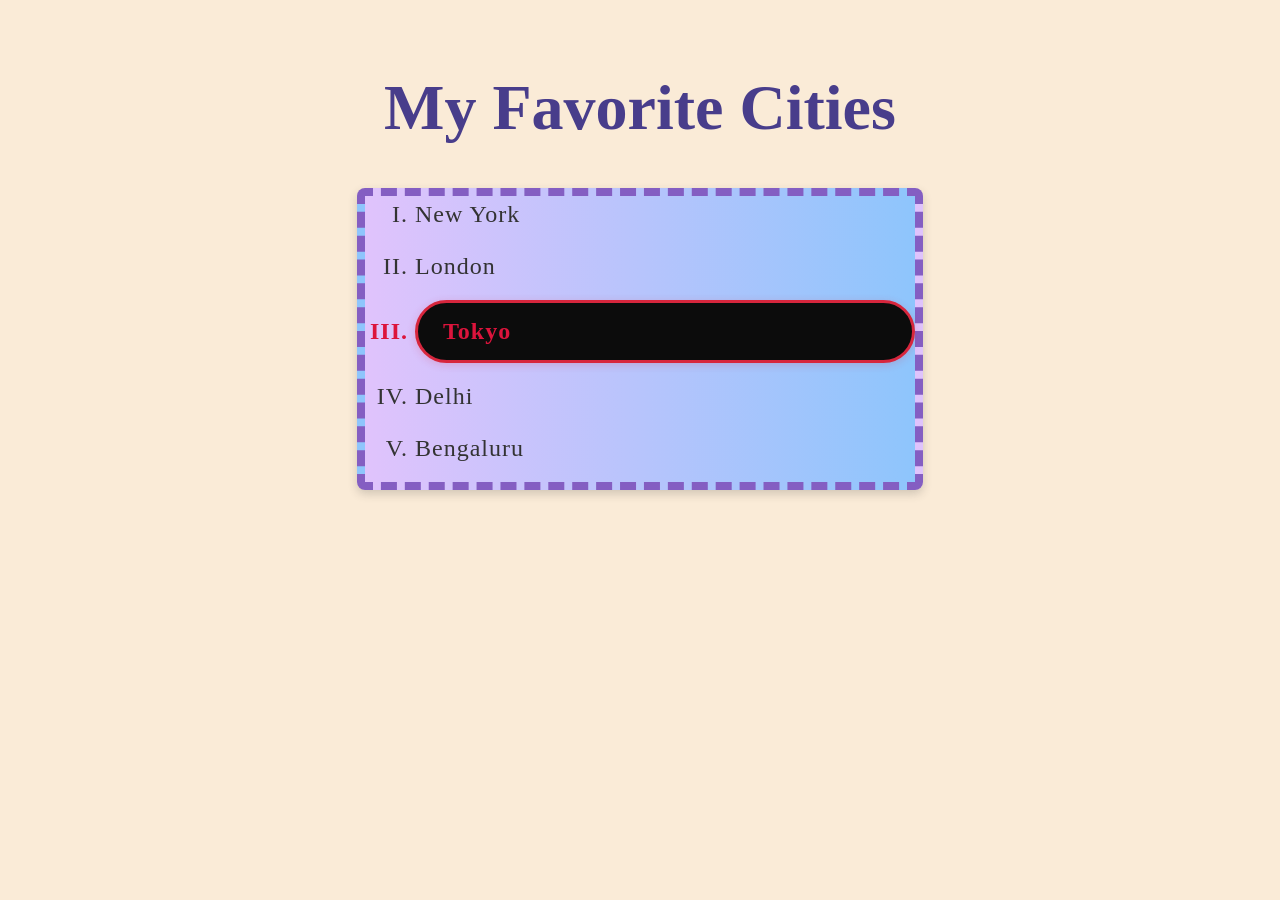
==== city.html @ ee6cdc50 "Add files via upload" ====
<!DOCTYPE html>
<html lang="en">
<head>
    <link rel="stylesheet" href="city.css">
    <meta charset="UTF-8">
    <meta name="viewport" content="width=device-width, initial-scale=1.0">
    <title>My Favorite Cities</title>
</head>
<body>
    <h1>My Favorite Cities</h1>
    <ol class="city-list">
      <li>New York</li>
      <li>London</li>
      <li id="favorite">Tokyo</li>
      <li>Delhi</li>
      <li>Bengaluru</li>
    </ol>
</body>
</html>
---- city.css ----
body {
  font-family: 'Times New Roman', Times, serif;
  background-color: antiquewhite;
  padding: 20px;
  font-size: xx-large;
}

h1 {
  text-align: center;
  color: darkslateblue;
}

.city-list {
  list-style-type: upper-roman;
  padding-left: 50px;
  font-size: x-large;
  background: linear-gradient(90deg, #e0c3fc, #8ec5fc);
  border: 8px dashed #845ec2;
  border-radius: 8px;
  max-width: 500px;
  margin: 40px auto;
  box-shadow: 0 4px 10px rgba(50, 50, 50, 0.2);
}

.city-list li {
  margin-bottom: 15px;
  color: #333;
  transition: background 0.3s, color 0.3s;
  padding: 5px 0;
  letter-spacing: 1px;
}

#favorite {
  font-weight: bold;
  color: crimson;
  background-color: #0c0c0c;
  padding: 15px 25px;
  border-radius: 99px;
  border: 3px solid #d7263d;
  box-shadow: 0 2px 8px rgba(215, 38, 61, 0.2);
}

.city-list li:hover {
  background: #d6fffc;
  color: #1b4965;
  cursor: pointer;
}
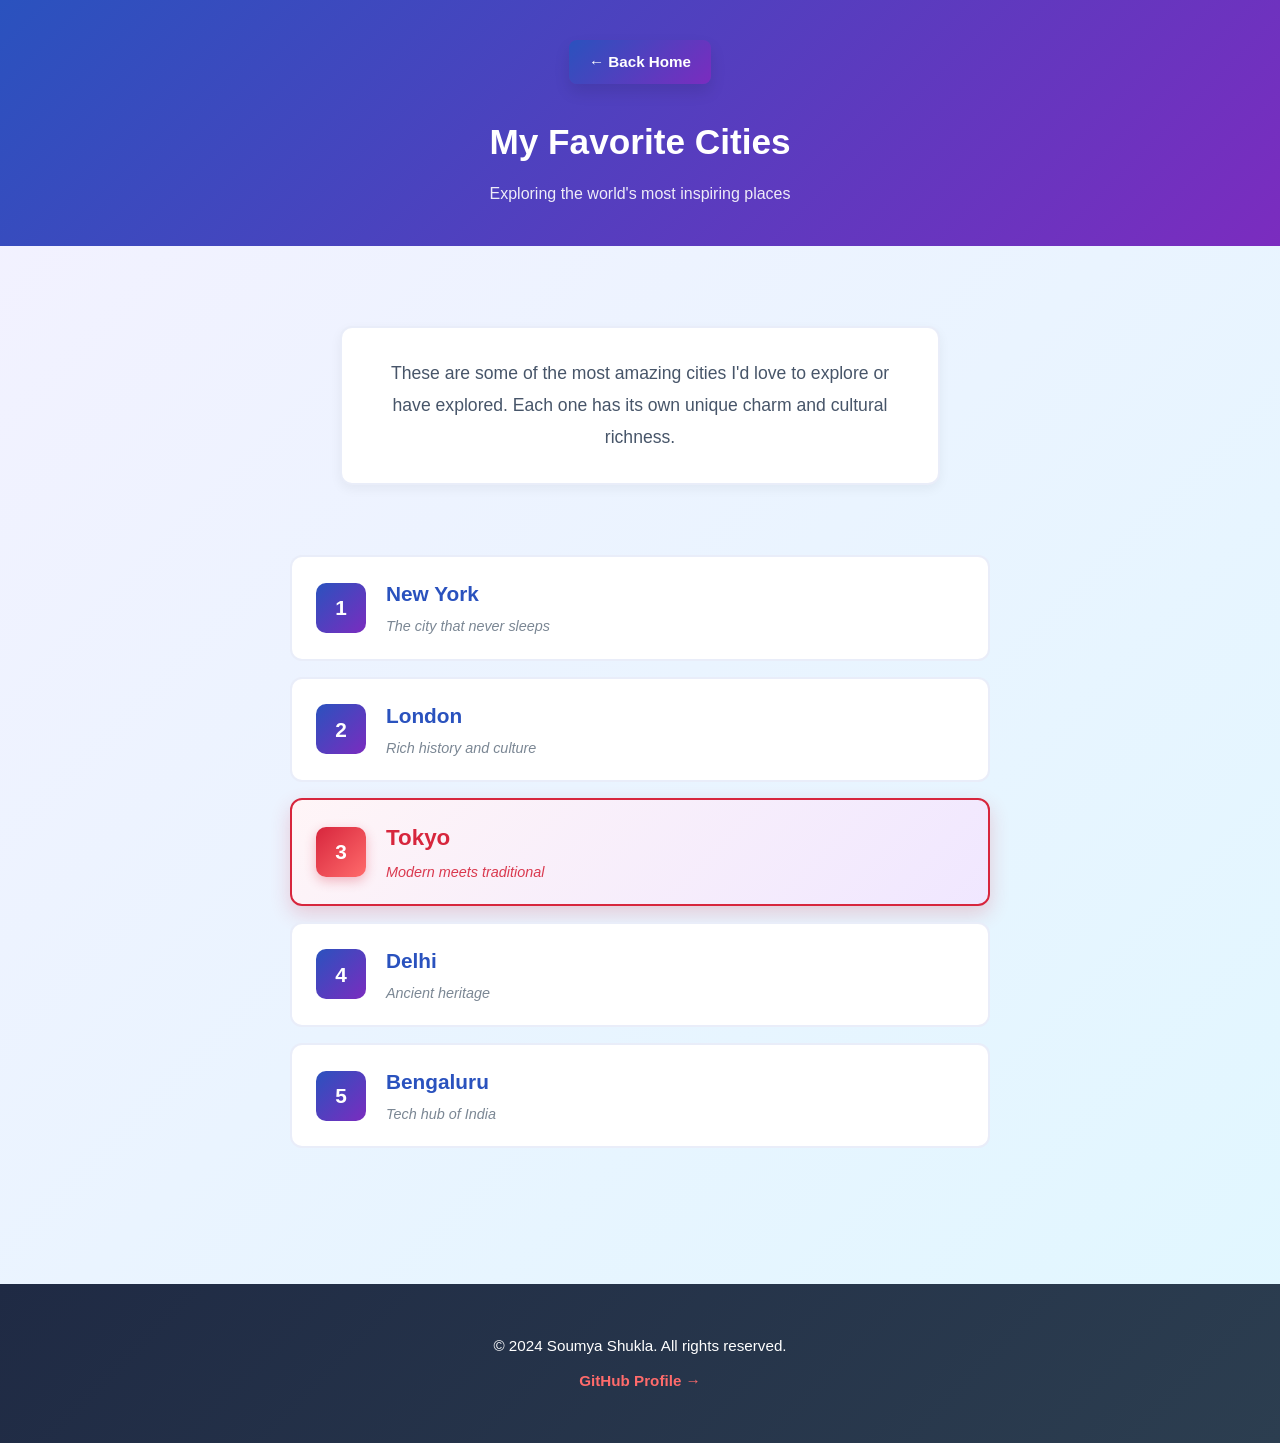
==== commit c17bd0c1: "Complete redesign: polished portfolio site with modern CSS theme, consistent cards, smooth transitio" ====
--- a/city.html
+++ b/city.html
@@ -1,19 +1,75 @@
 <!DOCTYPE html>
 <html lang="en">
 <head>
-    <link rel="stylesheet" href="city.css">
+    <link rel="stylesheet" href="portfolio.css">
+    <link rel="stylesheet" href="cities.css">
     <meta charset="UTF-8">
     <meta name="viewport" content="width=device-width, initial-scale=1.0">
+    <meta name="description" content="My favorite cities - featuring gradient styling and hover animations">
     <title>My Favorite Cities</title>
 </head>
 <body>
-    <h1>My Favorite Cities</h1>
-    <ol class="city-list">
-      <li>New York</li>
-      <li>London</li>
-      <li id="favorite">Tokyo</li>
-      <li>Delhi</li>
-      <li>Bengaluru</li>
-    </ol>
+    <header class="subpage-header">
+        <div class="container">
+            <a href="index.html" class="back-nav">← Back Home</a>
+            <h1>My Favorite Cities</h1>
+            <p>Exploring the world's most inspiring places</p>
+        </div>
+    </header>
+
+    <main class="container cities-container">
+        <section class="cities-intro">
+            <div class="intro-text">
+                <p>These are some of the most amazing cities I'd love to explore or have explored. Each one has its own unique charm and cultural richness.</p>
+            </div>
+        </section>
+
+        <section class="cities-grid">
+            <ol class="city-list">
+                <li class="city-item">
+                    <div class="city-number">1</div>
+                    <div class="city-content">
+                        <h3>New York</h3>
+                        <p class="city-desc">The city that never sleeps</p>
+                    </div>
+                </li>
+                <li class="city-item">
+                    <div class="city-number">2</div>
+                    <div class="city-content">
+                        <h3>London</h3>
+                        <p class="city-desc">Rich history and culture</p>
+                    </div>
+                </li>
+                <li class="city-item favorite">
+                    <div class="city-number">3</div>
+                    <div class="city-content">
+                        <h3>Tokyo</h3>
+                        <p class="city-desc">Modern meets traditional</p>
+                    </div>
+                </li>
+                <li class="city-item">
+                    <div class="city-number">4</div>
+                    <div class="city-content">
+                        <h3>Delhi</h3>
+                        <p class="city-desc">Ancient heritage</p>
+                    </div>
+                </li>
+                <li class="city-item">
+                    <div class="city-number">5</div>
+                    <div class="city-content">
+                        <h3>Bengaluru</h3>
+                        <p class="city-desc">Tech hub of India</p>
+                    </div>
+                </li>
+            </ol>
+        </section>
+    </main>
+
+    <footer class="footer">
+        <div class="container">
+            <p>&copy; 2024 Soumya Shukla. All rights reserved.</p>
+            <p><a href="https://github.com/soumyii788" target="_blank" rel="noopener noreferrer" class="footer-link">GitHub Profile →</a></p>
+        </div>
+    </footer>
 </body>
 </html>
--- a/portfolio.css
+++ b/portfolio.css
@@ -0,0 +1,442 @@
+:root {
+  --primary: #2a52be;
+  --secondary: #7b2cbf;
+  --accent: #ff6b6b;
+  --success: #1cc728;
+  --bg-light: #f4f1ff;
+  --bg-lighter: #e0f7ff;
+  --text-dark: #1f2a44;
+  --text-light: #475569;
+  --border-color: rgba(42, 82, 190, 0.1);
+  --shadow-sm: 0 2px 8px rgba(0, 0, 0, 0.08);
+  --shadow-md: 0 8px 16px rgba(0, 0, 0, 0.1);
+  --shadow-lg: 0 16px 32px rgba(42, 82, 190, 0.15);
+  --transition: all 0.3s cubic-bezier(0.4, 0, 0.2, 1);
+}
+
+* {
+  margin: 0;
+  padding: 0;
+  box-sizing: border-box;
+}
+
+html {
+  scroll-behavior: smooth;
+}
+
+body {
+  font-family: -apple-system, BlinkMacSystemFont, 'Segoe UI', Roboto, 'Helvetica Neue', Arial, sans-serif;
+  background: linear-gradient(135deg, var(--bg-light) 0%, var(--bg-lighter) 100%);
+  color: var(--text-dark);
+  line-height: 1.6;
+  min-height: 100vh;
+  position: relative;
+  overflow-x: hidden;
+}
+
+.container {
+  max-width: 1200px;
+  margin: 0 auto;
+  padding: 0 20px;
+}
+
+/* Animated background stars */
+.stars {
+  position: fixed;
+  top: 0;
+  left: 0;
+  width: 100%;
+  height: 100%;
+  pointer-events: none;
+  z-index: -1;
+}
+
+.stars::before,
+.stars::after {
+  content: '';
+  position: absolute;
+  top: 0;
+  left: 0;
+  width: 100%;
+  height: 100%;
+  background-image: 
+    radial-gradient(2px 2px at 20px 30px, #eee, rgba(0, 0, 0, 0)),
+    radial-gradient(2px 2px at 60px 70px, #fff, rgba(0, 0, 0, 0)),
+    radial-gradient(1px 1px at 50px 50px, #fff, rgba(0, 0, 0, 0)),
+    radial-gradient(1px 1px at 130px 80px, #fff, rgba(0, 0, 0, 0));
+  background-repeat: repeat;
+  background-size: 200px 200px;
+  opacity: 0.05;
+  animation: twinkle 5s infinite;
+}
+
+@keyframes twinkle {
+  0%, 100% { opacity: 0.05; }
+  50% { opacity: 0.1; }
+}
+
+/* Header */
+.header {
+  background: linear-gradient(135deg, var(--primary) 0%, var(--secondary) 100%);
+  color: white;
+  padding: 60px 20px 40px;
+  text-align: center;
+  box-shadow: var(--shadow-lg);
+  position: relative;
+  overflow: hidden;
+}
+
+.header::before {
+  content: '';
+  position: absolute;
+  top: -50%;
+  right: -20%;
+  width: 400px;
+  height: 400px;
+  background: rgba(255, 255, 255, 0.1);
+  border-radius: 50%;
+  animation: float 6s ease-in-out infinite;
+}
+
+@keyframes float {
+  0%, 100% { transform: translateY(0px); }
+  50% { transform: translateY(-30px); }
+}
+
+.logo {
+  font-size: 2.5rem;
+  font-weight: 700;
+  margin-bottom: 10px;
+  text-shadow: 2px 2px 4px rgba(0, 0, 0, 0.1);
+}
+
+.tagline {
+  font-size: 1.1rem;
+  opacity: 0.95;
+  font-weight: 300;
+}
+
+/* Hero Section */
+.hero {
+  text-align: center;
+  padding: 60px 0;
+}
+
+.hero-content {
+  background: white;
+  border: 2px solid var(--border-color);
+  border-radius: 16px;
+  padding: 40px;
+  box-shadow: var(--shadow-md);
+}
+
+.hero-content h2 {
+  font-size: 2rem;
+  color: var(--primary);
+  margin-bottom: 15px;
+}
+
+.hero-content p {
+  font-size: 1.1rem;
+  color: var(--text-light);
+  max-width: 600px;
+  margin: 0 auto;
+}
+
+/* Projects Grid */
+.projects-grid {
+  display: grid;
+  grid-template-columns: repeat(auto-fit, minmax(280px, 1fr));
+  gap: 30px;
+  padding: 60px 0;
+}
+
+.project-card {
+  background: white;
+  border: 2px solid var(--border-color);
+  border-radius: 16px;
+  padding: 30px;
+  box-shadow: var(--shadow-md);
+  transition: var(--transition);
+  display: flex;
+  flex-direction: column;
+  position: relative;
+  overflow: hidden;
+}
+
+.project-card::before {
+  content: '';
+  position: absolute;
+  top: 0;
+  left: -100%;
+  width: 100%;
+  height: 4px;
+  background: linear-gradient(90deg, var(--primary), var(--secondary), var(--accent));
+  transition: var(--transition);
+}
+
+.project-card:hover {
+  transform: translateY(-8px);
+  border-color: var(--secondary);
+  box-shadow: var(--shadow-lg);
+}
+
+.project-card:hover::before {
+  left: 0;
+}
+
+.card-icon {
+  font-size: 3rem;
+  margin-bottom: 15px;
+  animation: bounce 2s ease-in-out infinite;
+}
+
+.project-card:nth-child(2) .card-icon {
+  animation-delay: 0.2s;
+}
+
+.project-card:nth-child(3) .card-icon {
+  animation-delay: 0.4s;
+}
+
+.project-card:nth-child(4) .card-icon {
+  animation-delay: 0.6s;
+}
+
+@keyframes bounce {
+  0%, 100% { transform: translateY(0); }
+  50% { transform: translateY(-10px); }
+}
+
+.project-card h3 {
+  font-size: 1.5rem;
+  color: var(--primary);
+  margin-bottom: 12px;
+  transition: var(--transition);
+}
+
+.project-card:hover h3 {
+  color: var(--secondary);
+}
+
+.project-card p {
+  color: var(--text-light);
+  margin-bottom: 20px;
+  flex-grow: 1;
+  font-size: 0.95rem;
+  line-height: 1.6;
+}
+
+/* Buttons */
+.btn {
+  display: inline-block;
+  padding: 12px 24px;
+  border: none;
+  border-radius: 8px;
+  font-size: 0.95rem;
+  font-weight: 600;
+  text-decoration: none;
+  cursor: pointer;
+  transition: var(--transition);
+  text-align: center;
+  position: relative;
+  overflow: hidden;
+}
+
+.btn::before {
+  content: '';
+  position: absolute;
+  top: 50%;
+  left: 50%;
+  width: 0;
+  height: 0;
+  border-radius: 50%;
+  background: rgba(255, 255, 255, 0.2);
+  transform: translate(-50%, -50%);
+  transition: width 0.6s, height 0.6s;
+}
+
+.btn:hover::before {
+  width: 300px;
+  height: 300px;
+}
+
+.btn-primary {
+  background: linear-gradient(135deg, var(--primary), var(--secondary));
+  color: white;
+  box-shadow: var(--shadow-md);
+}
+
+.btn-primary:hover {
+  transform: translateX(4px);
+  box-shadow: var(--shadow-lg);
+}
+
+.btn-primary:active {
+  transform: scale(0.98);
+}
+
+/* Tech Stack */
+.tech-stack {
+  text-align: center;
+  padding: 60px 0;
+  border-top: 2px solid var(--border-color);
+}
+
+.tech-stack h2 {
+  font-size: 2rem;
+  color: var(--primary);
+  margin-bottom: 40px;
+}
+
+.tech-items {
+  display: grid;
+  grid-template-columns: repeat(auto-fit, minmax(150px, 1fr));
+  gap: 20px;
+}
+
+.tech-item {
+  padding: 20px;
+}
+
+.tech-badge {
+  display: inline-block;
+  background: linear-gradient(135deg, var(--primary), var(--secondary));
+  color: white;
+  padding: 12px 24px;
+  border-radius: 50px;
+  font-weight: 600;
+  font-size: 0.9rem;
+  box-shadow: var(--shadow-md);
+  transition: var(--transition);
+}
+
+.tech-badge:hover {
+  transform: scale(1.1);
+  box-shadow: var(--shadow-lg);
+}
+
+/* Footer */
+.footer {
+  background: linear-gradient(135deg, var(--text-dark), #2c3e50);
+  color: white;
+  text-align: center;
+  padding: 40px 20px;
+  margin-top: 40px;
+}
+
+.footer p {
+  margin: 10px 0;
+  font-size: 0.95rem;
+}
+
+.footer-link {
+  color: var(--accent);
+  text-decoration: none;
+  font-weight: 600;
+  transition: var(--transition);
+}
+
+.footer-link:hover {
+  color: white;
+  text-decoration: underline;
+}
+
+/* Back Navigation */
+.back-nav {
+  display: inline-flex;
+  align-items: center;
+  gap: 8px;
+  padding: 10px 20px;
+  background: linear-gradient(135deg, var(--primary), var(--secondary));
+  color: white;
+  text-decoration: none;
+  border-radius: 8px;
+  font-weight: 600;
+  font-size: 0.95rem;
+  box-shadow: var(--shadow-md);
+  transition: var(--transition);
+  margin-bottom: 30px;
+}
+
+.back-nav:hover {
+  transform: translateX(-4px);
+  box-shadow: var(--shadow-lg);
+}
+
+/* Subpage Header */
+.subpage-header {
+  background: linear-gradient(135deg, var(--primary), var(--secondary));
+  color: white;
+  padding: 40px 20px;
+  text-align: center;
+  margin-bottom: 40px;
+}
+
+.subpage-header h1 {
+  font-size: 2.2rem;
+  margin-bottom: 10px;
+}
+
+.subpage-header p {
+  font-size: 1rem;
+  opacity: 0.9;
+}
+
+/* Responsive */
+@media (max-width: 768px) {
+  .logo {
+    font-size: 1.8rem;
+  }
+
+  .projects-grid {
+    grid-template-columns: 1fr;
+    gap: 20px;
+  }
+
+  .hero-content {
+    padding: 25px;
+  }
+
+  .hero-content h2 {
+    font-size: 1.5rem;
+  }
+
+  .tech-items {
+    grid-template-columns: repeat(2, 1fr);
+  }
+}
+
+@media (max-width: 480px) {
+  .header {
+    padding: 40px 20px 25px;
+  }
+
+  .logo {
+    font-size: 1.5rem;
+  }
+
+  .tagline {
+    font-size: 0.95rem;
+  }
+
+  .hero-content h2 {
+    font-size: 1.3rem;
+  }
+
+  .project-card {
+    padding: 20px;
+  }
+
+  .project-card h3 {
+    font-size: 1.2rem;
+  }
+
+  .card-icon {
+    font-size: 2.5rem;
+  }
+
+  .tech-items {
+    grid-template-columns: 1fr;
+  }
+}
--- a/cities.css
+++ b/cities.css
@@ -0,0 +1,166 @@
+.cities-container {
+  padding: 40px 20px 60px;
+}
+
+.cities-intro {
+  text-align: center;
+  margin-bottom: 50px;
+}
+
+.intro-text {
+  background: white;
+  border: 2px solid rgba(42, 82, 190, 0.1);
+  border-radius: 12px;
+  padding: 30px;
+  max-width: 600px;
+  margin: 0 auto;
+  box-shadow: 0 4px 12px rgba(0, 0, 0, 0.05);
+}
+
+.intro-text p {
+  font-size: 1.1rem;
+  color: #475569;
+  line-height: 1.8;
+  margin: 0;
+}
+
+.cities-grid {
+  display: flex;
+  justify-content: center;
+  padding: 20px 0;
+}
+
+.city-list {
+  list-style: none;
+  max-width: 700px;
+  width: 100%;
+}
+
+.city-item {
+  display: flex;
+  align-items: center;
+  gap: 20px;
+  background: white;
+  border: 2px solid rgba(42, 82, 190, 0.1);
+  border-radius: 12px;
+  padding: 20px 24px;
+  margin-bottom: 16px;
+  transition: all 0.3s cubic-bezier(0.4, 0, 0.2, 1);
+  position: relative;
+  overflow: hidden;
+}
+
+.city-item::before {
+  content: '';
+  position: absolute;
+  top: 0;
+  left: 0;
+  width: 0;
+  height: 100%;
+  background: linear-gradient(90deg, rgba(42, 82, 190, 0.05), transparent);
+  transition: width 0.3s ease;
+  z-index: 0;
+}
+
+.city-item:hover::before {
+  width: 100%;
+}
+
+.city-item:hover {
+  transform: translateX(8px);
+  border-color: #2a52be;
+  box-shadow: 0 8px 16px rgba(42, 82, 190, 0.15);
+}
+
+.city-number {
+  display: flex;
+  align-items: center;
+  justify-content: center;
+  width: 50px;
+  height: 50px;
+  background: linear-gradient(135deg, #2a52be, #7b2cbf);
+  color: white;
+  border-radius: 10px;
+  font-weight: 700;
+  font-size: 1.3rem;
+  flex-shrink: 0;
+  position: relative;
+  z-index: 1;
+}
+
+.city-content {
+  position: relative;
+  z-index: 1;
+}
+
+.city-content h3 {
+  font-size: 1.3rem;
+  color: #2a52be;
+  margin: 0 0 5px;
+  font-weight: 700;
+}
+
+.city-desc {
+  font-size: 0.9rem;
+  color: #7b8794;
+  margin: 0;
+  font-style: italic;
+}
+
+.city-item.favorite {
+  background: linear-gradient(135deg, #fff5f7, #f0e7ff);
+  border: 2px solid #d7263d;
+  box-shadow: 0 8px 20px rgba(215, 38, 61, 0.2);
+}
+
+.city-item.favorite .city-number {
+  background: linear-gradient(135deg, #d7263d, #ff6b6b);
+  box-shadow: 0 4px 12px rgba(215, 38, 61, 0.3);
+  animation: pulse 2s ease-in-out infinite;
+}
+
+@keyframes pulse {
+  0%, 100% {
+    transform: scale(1);
+    box-shadow: 0 4px 12px rgba(215, 38, 61, 0.3);
+  }
+  50% {
+    transform: scale(1.05);
+    box-shadow: 0 6px 16px rgba(215, 38, 61, 0.5);
+  }
+}
+
+.city-item.favorite h3 {
+  color: #d7263d;
+  font-size: 1.4rem;
+}
+
+.city-item.favorite .city-desc {
+  color: #d7263d;
+  opacity: 0.9;
+}
+
+@media (max-width: 768px) {
+  .cities-container {
+    padding: 30px 20px 40px;
+  }
+
+  .intro-text {
+    padding: 20px;
+  }
+
+  .city-item {
+    padding: 15px 18px;
+    gap: 15px;
+  }
+
+  .city-number {
+    width: 45px;
+    height: 45px;
+    font-size: 1.1rem;
+  }
+
+  .city-content h3 {
+    font-size: 1.1rem;
+  }
+}
